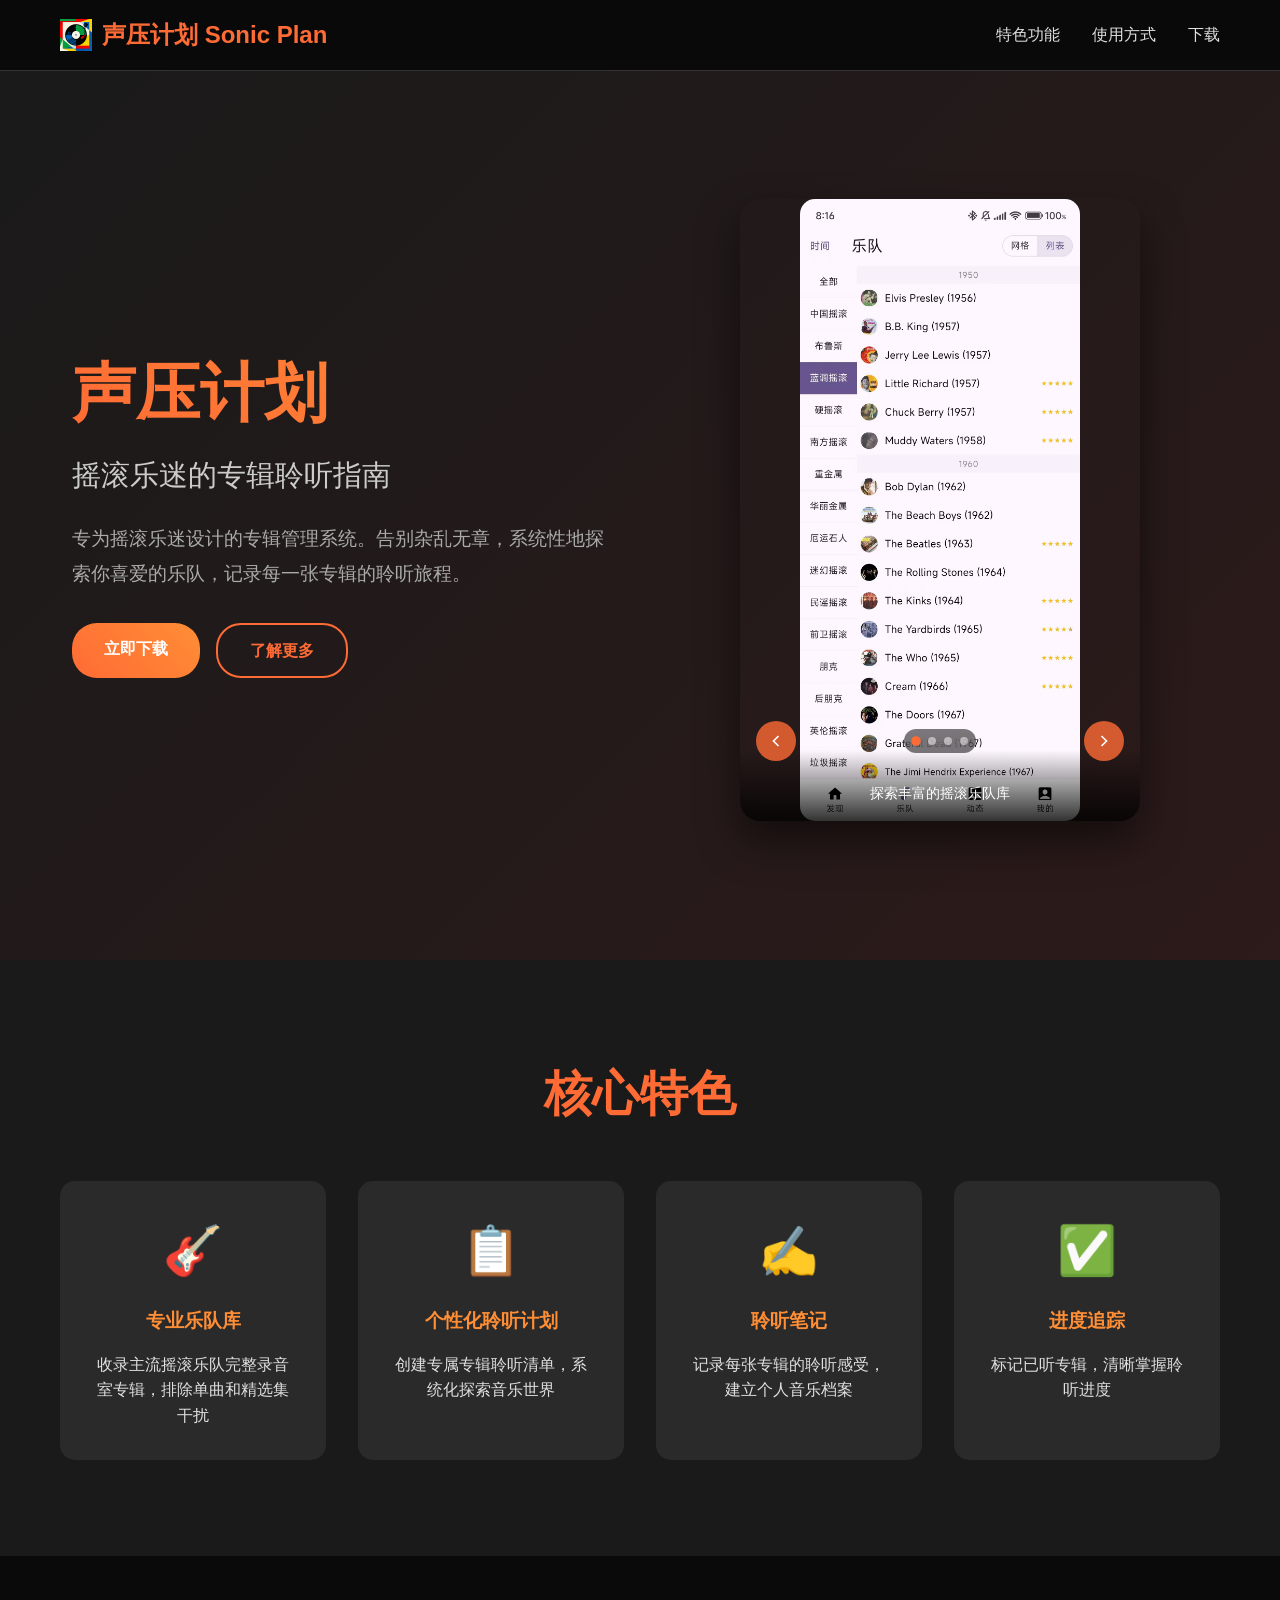
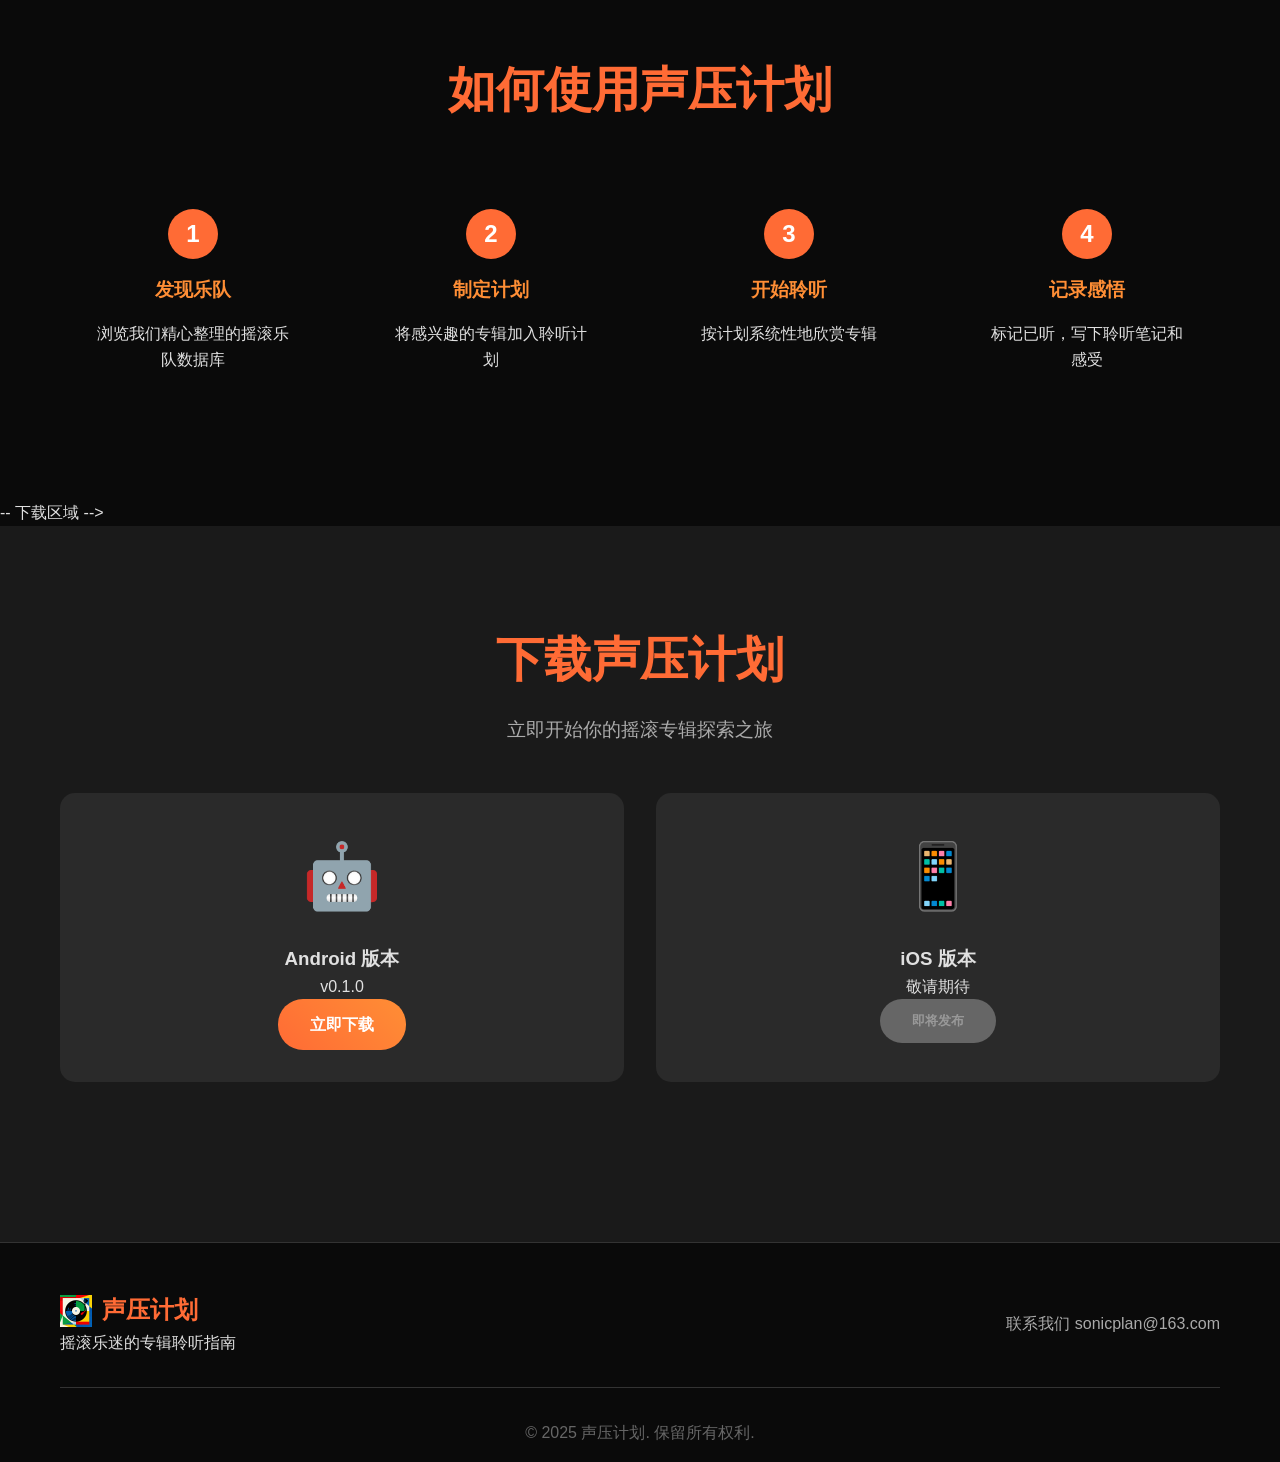
==== index.html @ 1d7c67be "<feat>: 完成官网" ====
<!DOCTYPE html>
<html lang="zh-CN">

<head>
  <meta charset="UTF-8">
  <meta name="viewport" content="width=device-width, initial-scale=1.0">
  <title>声压计划 - 摇滚专辑系统聆听计划</title>
  <link rel="stylesheet" href="style.css">
  <link rel="icon" href="assets/favicon.ico" type="image/x-icon">
</head>

<body>
  <!-- 导航栏 -->
  <nav class="navbar">
    <div class="nav-container">
      <div class="logo">
        <img src="assets/logo.png" alt="声压计划" class="logo-img">
        <span class="app-name">声压计划 Sonic Plan</span>
      </div>
      <ul class="nav-links">
        <li><a href="#features">特色功能</a></li>
        <li><a href="#how-it-works">使用方式</a></li>
        <li><a href="#download">下载</a></li>
      </ul>
    </div>
  </nav>

  <!-- 英雄区域 -->
  <section class="hero">
    <div class="hero-content">
      <div class="hero-text">
        <h1>声压计划</h1>
        <h2>摇滚乐迷的专辑聆听指南</h2>
        <p class="hero-description">
          专为摇滚乐迷设计的专辑管理系统。告别杂乱无章，系统性地探索你喜爱的乐队，记录每一张专辑的聆听旅程。
        </p>
        <div class="download-buttons">
          <a href="#download" class="btn btn-primary">立即下载</a>
          <a href="#features" class="btn btn-secondary">了解更多</a>
        </div>
      </div>

      <!-- 轮播区域 -->
      <div class="hero-image">
        <div class="hero-carousel">
          <div class="carousel-track">
            <!-- 截图1 -->
            <div class="carousel-slide active">
              <img src="assets/screenshot1.jpg" alt="声压计划应用界面 - 乐队浏览" class="app-screenshot">
              <div class="slide-caption">探索丰富的摇滚乐队库</div>
            </div>

            <!-- 截图2 -->
            <div class="carousel-slide">
              <img src="assets/screenshot2.jpg" alt="声压计划应用界面 - 聆听计划" class="app-screenshot">
              <div class="slide-caption">记录聆听感受和笔记</div>
            </div>

            <!-- 截图3 -->
            <div class="carousel-slide">
              <img src="assets/screenshot3.jpg" alt="声压计划应用界面 - 专辑显示" class="app-screenshot">
              <div class="slide-caption">查看完整专辑信息</div>
            </div>

            <!-- 截图4 -->
            <div class="carousel-slide">
              <img src="assets/screenshot4.jpg" alt="声压计划应用界面 - 专辑详情" class="app-screenshot">
              <div class="slide-caption">创建个性化聆听计划</div>
            </div>
          </div>

          <!-- 轮播导航 -->
          <div class="carousel-nav">
            <button class="carousel-prev" aria-label="上一张">
              <svg width="20" height="20" viewBox="0 0 24 24" fill="none" stroke="currentColor" stroke-width="2">
                <path d="M15 18l-6-6 6-6" />
              </svg>
            </button>

            <div class="carousel-indicators">
              <span class="indicator active" data-slide="0"></span>
              <span class="indicator" data-slide="1"></span>
              <span class="indicator" data-slide="2"></span>
              <span class="indicator" data-slide="3"></span>
            </div>

            <button class="carousel-next" aria-label="下一张">
              <svg width="20" height="20" viewBox="0 0 24 24" fill="none" stroke="currentColor" stroke-width="2">
                <path d="M9 18l6-6-6-6" />
              </svg>
            </button>
          </div>
        </div>
      </div>
    </div>
  </section>


  <!-- 特色功能 -->
  <section id="features" class="features">
    <div class="container">
      <h2>核心特色</h2>
      <div class="features-grid">
        <div class="feature-card">
          <div class="feature-icon">🎸</div>
          <h3>专业乐队库</h3>
          <p>收录主流摇滚乐队完整录音室专辑，排除单曲和精选集干扰</p>
        </div>
        <div class="feature-card">
          <div class="feature-icon">📋</div>
          <h3>个性化聆听计划</h3>
          <p>创建专属专辑聆听清单，系统化探索音乐世界</p>
        </div>
        <div class="feature-card">
          <div class="feature-icon">✍️</div>
          <h3>聆听笔记</h3>
          <p>记录每张专辑的聆听感受，建立个人音乐档案</p>
        </div>
        <div class="feature-card">
          <div class="feature-icon">✅</div>
          <h3>进度追踪</h3>
          <p>标记已听专辑，清晰掌握聆听进度</p>
        </div>
      </div>
    </div>
  </section>

  <!-- 使用方式 -->
  <section id="how-it-works" class="how-it-works">
    <div class="container">
      <h2>如何使用声压计划</h2>
      <div class="steps">
        <div class="step">
          <span class="step-number">1</span>
          <h3>发现乐队</h3>
          <p>浏览我们精心整理的摇滚乐队数据库</p>
        </div>
        <div class="step">
          <span class="step-number">2</span>
          <h3>制定计划</h3>
          <p>将感兴趣的专辑加入聆听计划</p>
        </div>
        <div class="step">
          <span class="step-number">3</span>
          <h3>开始聆听</h3>
          <p>按计划系统性地欣赏专辑</p>
        </div>
        <div class="step">
          <span class="step-number">4</span>
          <h3>记录感悟</h3>
          <p>标记已听，写下聆听笔记和感受</p>
        </div>
      </div>
    </div>
  </section>
  -- 下载区域 -->
  <section id="download" class="download">
    <div class="container">
      <h2>下载声压计划</h2>
      <p class="download-description">
        立即开始你的摇滚专辑探索之旅
      </p>
      <div class="download-options">
        <div class="download-card">
          <div class="platform-icon">🤖</div>
          <h3>Android 版本</h3>
          <p>v0.1.0</p>
          <a href="https://jxwbqqtxgduudipiycyp.supabase.co/storage/v1/object/public/release/android/sonicplan_0_1_0.apk"
            class="btn btn-primary" download="sonicplan_0_1_0.apk">
            立即下载
          </a>
        </div>
        <div class="download-card">
          <div class="platform-icon">📱</div>
          <h3>iOS 版本</h3>
          <p>敬请期待</p>
          <button class="btn btn-disabled" disabled>即将发布</button>
        </div>
      </div>

      <!-- 安装说明 -->
      <!-- <div class="installation-guide">
        <h3>Android 安装指南</h3>
        <div class="guide-steps">
          <div class="guide-step">
            <span class="step-number">1</span>
            <p>点击上方按钮下载 APK 文件</p>
          </div>
          <div class="guide-step">
            <span class="step-number">2</span>
            <p>在下载完成通知中点击安装，或到文件管理器中找到下载的 APK 文件</p>
          </div>
          <div class="guide-step">
            <span class="step-number">3</span>
            <p>如为首次安装，需授权"允许安装未知应用"权限</p>
          </div>
          <div class="guide-step">
            <span class="step-number">4</span>
            <p>等待安装完成，即可开始使用声压计划</p>
          </div>
        </div>
      </div> -->


  </section>

  <!-- 页脚 -->
  <footer class="footer">
    <div class="container">
      <div class="footer-content">
        <div class="footer-brand">
          <div class="logo">
            <img src="assets/logo.png" alt="声压计划" class="logo-img">
            <span class="app-name">声压计划</span>
          </div>
          <p>摇滚乐迷的专辑聆听指南</p>
        </div>
        <div class="footer-links">
          <a href="mailto:sonicplan@163.com">联系我们 sonicplan@163.com</a>
          <!-- <a href="#">隐私政策</a> -->
          <!-- <a href="#">用户协议</a> -->
        </div>
      </div>
      <div class="footer-bottom">
        <p>&copy; 2025 声压计划. 保留所有权利.</p>
      </div>
    </div>
  </footer>

  <script src="script.js"></script>
</body>

</html>
---- style.css ----
/* 基础样式 */
* {
    margin: 0;
    padding: 0;
    box-sizing: border-box;
}

body {
    font-family: 'Segoe UI', Tahoma, Geneva, Verdana, sans-serif;
    line-height: 1.6;
    color: #e0e0e0;
    background: #0a0a0a;
    overflow-x: hidden;
}

.container {
    max-width: 1200px;
    margin: 0 auto;
    padding: 0 20px;
}

/* 导航栏 */
.navbar {
    background: rgba(10, 10, 10, 0.95);
    backdrop-filter: blur(10px);
    position: fixed;
    width: 100%;
    top: 0;
    z-index: 1000;
    padding: 1rem 0;
    border-bottom: 1px solid #333;
}

.nav-container {
    max-width: 1200px;
    margin: 0 auto;
    padding: 0 20px;
    display: flex;
    justify-content: space-between;
    align-items: center;
}

.logo {
    display: flex;
    align-items: center;
    gap: 10px;
}

.logo-img {
    width: 32px;
    height: 32px;
}

.app-name {
    font-size: 1.5rem;
    font-weight: bold;
    color: #ff6b35;
}

.nav-links {
    display: flex;
    list-style: none;
    gap: 2rem;
}

.nav-links a {
    color: #e0e0e0;
    text-decoration: none;
    transition: color 0.3s;
}

.nav-links a:hover {
    color: #ff6b35;
}

/* 英雄区域 */
.hero {
    min-height: 100vh;
    display: flex;
    align-items: center;
    background: linear-gradient(135deg, #1a1a1a 0%, #2d1a1a 100%);
    margin-top: 60px;
}

.hero-content {
    max-width: 1200px;
    margin: 0 auto;
    padding: 2rem;
    display: grid;
    grid-template-columns: 1fr 1fr;
    gap: 4rem;
    align-items: center;
}

.hero h1 {
    font-size: 4rem;
    color: #ff6b35;
    margin-bottom: 0.5rem;
    background: linear-gradient(45deg, #ff6b35, #ff8e35);
    -webkit-background-clip: text;
    -webkit-text-fill-color: transparent;
}

.hero h2 {
    font-size: 1.8rem;
    color: #ccc;
    margin-bottom: 1.5rem;
    font-weight: 300;
}

.hero-description {
    font-size: 1.2rem;
    color: #aaa;
    margin-bottom: 2rem;
    line-height: 1.8;
}

.download-buttons {
    display: flex;
    gap: 1rem;
    flex-wrap: wrap;
}

.btn {
    padding: 0.8rem 2rem;
    border: none;
    border-radius: 25px;
    text-decoration: none;
    font-weight: 600;
    transition: all 0.3s;
    cursor: pointer;
    display: inline-block;
}

.btn-primary {
    background: linear-gradient(45deg, #ff6b35, #ff8e35);
    color: white;
}

.btn-primary:hover {
    transform: translateY(-2px);
    box-shadow: 0 5px 15px rgba(255, 107, 53, 0.4);
}

.btn-secondary {
    background: transparent;
    color: #ff6b35;
    border: 2px solid #ff6b35;
}

.btn-secondary:hover {
    background: rgba(255, 107, 53, 0.1);
}

.btn-disabled {
    background: #666;
    color: #999;
    cursor: not-allowed;
}

/* 英雄区域轮播 */
.hero-image {
    position: relative;
    display: flex;
    align-items: center;
    justify-content: center;
}

.hero-carousel {
    position: relative;
    width: 100%;
    max-width: 400px;
    border-radius: 20px;
    overflow: hidden;
    box-shadow: 0 20px 40px rgba(0, 0, 0, 0.5);
}

.carousel-track {
    position: relative;
    height: 100%;
}

.carousel-slide {
    display: none;
    animation: fadeIn 0.5s ease-in-out;
}

.carousel-slide.active {
    display: block;
}

@keyframes fadeIn {
    from {
        opacity: 0.7;
    }

    to {
        opacity: 1;
    }
}

.hero-carousel .app-screenshot {
    width: 70%;
    height: auto;
    border-radius: 15px;
    display: block;
    margin: 0 auto;
}

.slide-caption {
    position: absolute;
    bottom: 0;
    left: 0;
    right: 0;
    background: linear-gradient(transparent, rgba(0, 0, 0, 0.8));
    color: white;
    padding: 2rem 1rem 1rem;
    text-align: center;
    font-size: 0.9rem;
    border-bottom-left-radius: 15px;
    border-bottom-right-radius: 15px;
}

/* 英雄区域轮播导航 */
.hero-carousel .carousel-nav {
    position: absolute;
    bottom: 60px;
    left: 0;
    right: 0;
    display: flex;
    justify-content: space-between;
    align-items: center;
    padding: 0 1rem;
    z-index: 10;
}

.hero-carousel .carousel-prev,
.hero-carousel .carousel-next {
    background: rgba(255, 107, 53, 0.8);
    border: none;
    color: white;
    width: 40px;
    height: 40px;
    border-radius: 50%;
    cursor: pointer;
    display: flex;
    align-items: center;
    justify-content: center;
    transition: all 0.3s;
    backdrop-filter: blur(10px);
}

.hero-carousel .carousel-prev:hover,
.hero-carousel .carousel-next:hover {
    background: rgba(255, 107, 53, 1);
    transform: scale(1.1);
}

.hero-carousel .carousel-indicators {
    display: flex;
    gap: 0.5rem;
    background: rgba(0, 0, 0, 0.5);
    padding: 0.5rem;
    border-radius: 20px;
    backdrop-filter: blur(10px);
}

.hero-carousel .indicator {
    width: 8px;
    height: 8px;
    border-radius: 50%;
    background: rgba(255, 255, 255, 0.5);
    cursor: pointer;
    transition: all 0.3s;
}

.hero-carousel .indicator.active {
    background: #ff6b35;
    transform: scale(1.2);
}

.hero-carousel .indicator:hover {
    background: #ff8e35;
}

/* 特色功能 */
.features {
    padding: 6rem 0;
    background: #1a1a1a;
}

.features h2 {
    text-align: center;
    font-size: 3rem;
    margin-bottom: 3rem;
    color: #ff6b35;
}

.features-grid {
    display: grid;
    grid-template-columns: repeat(auto-fit, minmax(250px, 1fr));
    gap: 2rem;
}

.feature-card {
    background: #2a2a2a;
    padding: 2rem;
    border-radius: 15px;
    text-align: center;
    transition: transform 0.3s;
}

.feature-card:hover {
    transform: translateY(-5px);
}

.feature-icon {
    font-size: 3rem;
    margin-bottom: 1rem;
}

.feature-card h3 {
    color: #ff8e35;
    margin-bottom: 1rem;
}

/* 使用方式 */
.how-it-works {
    padding: 6rem 0;
    background: #0a0a0a;
}

.how-it-works h2 {
    text-align: center;
    font-size: 3rem;
    margin-bottom: 3rem;
    color: #ff6b35;
}

.steps {
    display: grid;
    grid-template-columns: repeat(auto-fit, minmax(200px, 1fr));
    gap: 2rem;
}

.step {
    text-align: center;
    padding: 2rem;
}

.step-number {
    display: inline-block;
    width: 50px;
    height: 50px;
    background: #ff6b35;
    color: white;
    border-radius: 50%;
    font-size: 1.5rem;
    font-weight: bold;
    line-height: 50px;
    margin-bottom: 1rem;
}

.step h3 {
    color: #ff8e35;
    margin-bottom: 1rem;
}

/* 下载区域 */
.download {
    padding: 6rem 0;
    background: #1a1a1a;
    text-align: center;
}

.download h2 {
    font-size: 3rem;
    margin-bottom: 1rem;
    color: #ff6b35;
}

.download-description {
    font-size: 1.2rem;
    color: #aaa;
    margin-bottom: 3rem;
}

.download-options {
    display: grid;
    grid-template-columns: repeat(auto-fit, minmax(250px, 1fr));
    gap: 2rem;
    margin-bottom: 4rem;
}

.download-card {
    background: #2a2a2a;
    padding: 2rem;
    border-radius: 15px;
    text-align: center;
    position: relative;
    transition: transform 0.3s, box-shadow 0.3s;
}

.download-card:hover {
    transform: translateY(-5px);
    box-shadow: 0 10px 30px rgba(0, 0, 0, 0.3);
}


.platform-icon {
    font-size: 4rem;
    margin-bottom: 1rem;
}

.newsletter {
    background: #2a2a2a;
    padding: 3rem;
    border-radius: 15px;
    max-width: 500px;
    margin: 0 auto;
}

.subscribe-form {
    display: flex;
    gap: 1rem;
    margin: 2rem 0;
}

.subscribe-form input {
    flex: 1;
    padding: 1rem;
    border: none;
    border-radius: 25px;
    background: #1a1a1a;
    color: white;
}

.subscribe-form input:focus {
    outline: none;
    box-shadow: 0 0 0 2px rgba(255, 107, 53, 0.5);
}

.privacy-note {
    font-size: 0.9rem;
    color: #666;
}

/* 页脚 */
.footer {
    background: #0a0a0a;
    padding: 3rem 0 1rem;
    border-top: 1px solid #333;
}

.footer-content {
    display: flex;
    justify-content: space-between;
    align-items: center;
    margin-bottom: 2rem;
}

.footer-links {
    display: flex;
    gap: 2rem;
}

.footer-links a {
    color: #aaa;
    text-decoration: none;
    transition: color 0.3s;
}

.footer-links a:hover {
    color: #ff6b35;
}

.footer-bottom {
    text-align: center;
    padding-top: 2rem;
    border-top: 1px solid #333;
    color: #666;
}

/* 响应式设计 */
@media (max-width: 768px) {
    .hero-content {
        grid-template-columns: 1fr;
        text-align: center;
        gap: 2rem;
    }

    .hero h1 {
        font-size: 2.5rem;
    }

    .hero h2 {
        font-size: 1.4rem;
    }

    .hero-description {
        font-size: 1rem;
    }

    .nav-links {
        display: none;
    }

    .hero-carousel {
        max-width: 300px;
    }

    .hero-carousel .carousel-nav {
        bottom: 50px;
        padding: 0 0.5rem;
    }

    .hero-carousel .carousel-prev,
    .hero-carousel .carousel-next {
        width: 35px;
        height: 35px;
    }

    .slide-caption {
        font-size: 0.8rem;
        padding: 1.5rem 0.5rem 0.5rem;
    }

    .features h2,
    .how-it-works h2,
    .download h2 {
        font-size: 2.5rem;
    }

    .features-grid {
        grid-template-columns: 1fr;
    }

    .steps {
        grid-template-columns: 1fr;
    }

    .download-options {
        grid-template-columns: 1fr;
    }

    .subscribe-form {
        flex-direction: column;
    }

    .footer-content {
        flex-direction: column;
        gap: 2rem;
        text-align: center;
    }

    .footer-links {
        flex-direction: column;
        gap: 1rem;
    }
}

@media (max-width: 480px) {
    .hero-content {
        padding: 1rem;
    }

    .hero h1 {
        font-size: 2rem;
    }

    .hero h2 {
        font-size: 1.2rem;
    }

    .download-buttons {
        flex-direction: column;
        align-items: center;
    }

    .btn {
        width: 100%;
        max-width: 200px;
        text-align: center;
    }

    .feature-card,
    .download-card {
        padding: 1.5rem;
    }

    .newsletter {
        padding: 2rem 1rem;
    }
}

/* 移动端导航菜单（可选） */
.mobile-menu-btn {
    display: none;
    background: none;
    border: none;
    color: #e0e0e0;
    font-size: 1.5rem;
    cursor: pointer;
}

@media (max-width: 768px) {
    .mobile-menu-btn {
        display: block;
    }

    .nav-links {
        position: fixed;
        top: 100%;
        left: 0;
        width: 100%;
        background: rgba(10, 10, 10, 0.98);
        flex-direction: column;
        padding: 2rem;
        gap: 1rem;
        transition: transform 0.3s ease;
        transform: translateY(-100%);
    }

    .nav-links.active {
        transform: translateY(0);
    }
}

/* 加载动画 */
@keyframes fadeInUp {
    from {
        opacity: 0;
        transform: translateY(30px);
    }

    to {
        opacity: 1;
        transform: translateY(0);
    }
}

.fade-in {
    animation: fadeInUp 0.6s ease-out;
}

/* 滚动条样式 */
::-webkit-scrollbar {
    width: 8px;
}

::-webkit-scrollbar-track {
    background: #1a1a1a;
}

::-webkit-scrollbar-thumb {
    background: #ff6b35;
    border-radius: 4px;
}

::-webkit-scrollbar-thumb:hover {
    background: #ff8e35;
}

/* 选择文本样式 */
::selection {
    background: rgba(255, 107, 53, 0.3);
    color: white;
}

/* 焦点样式 */
button:focus,
a:focus {
    outline: 2px solid #ff6b35;
    outline-offset: 2px;
}

input:focus {
    outline: 2px solid #ff6b35;
}
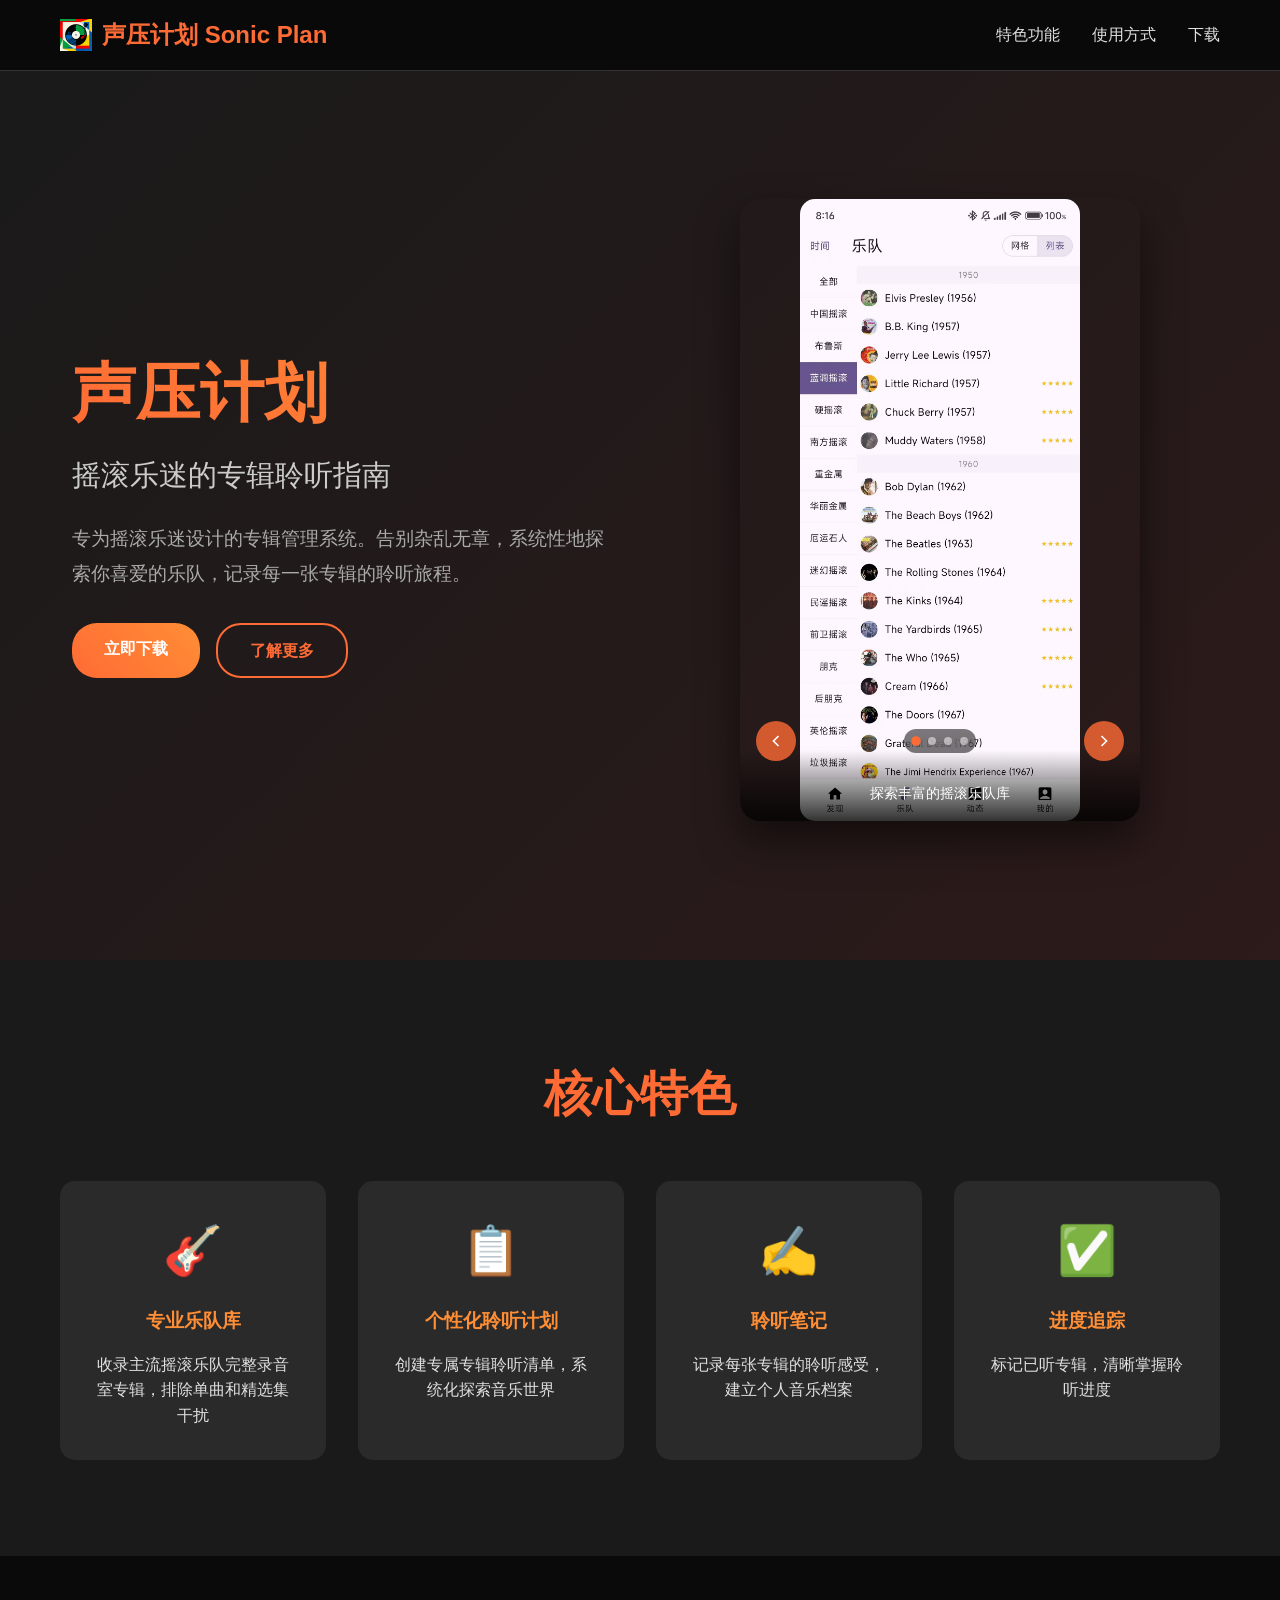
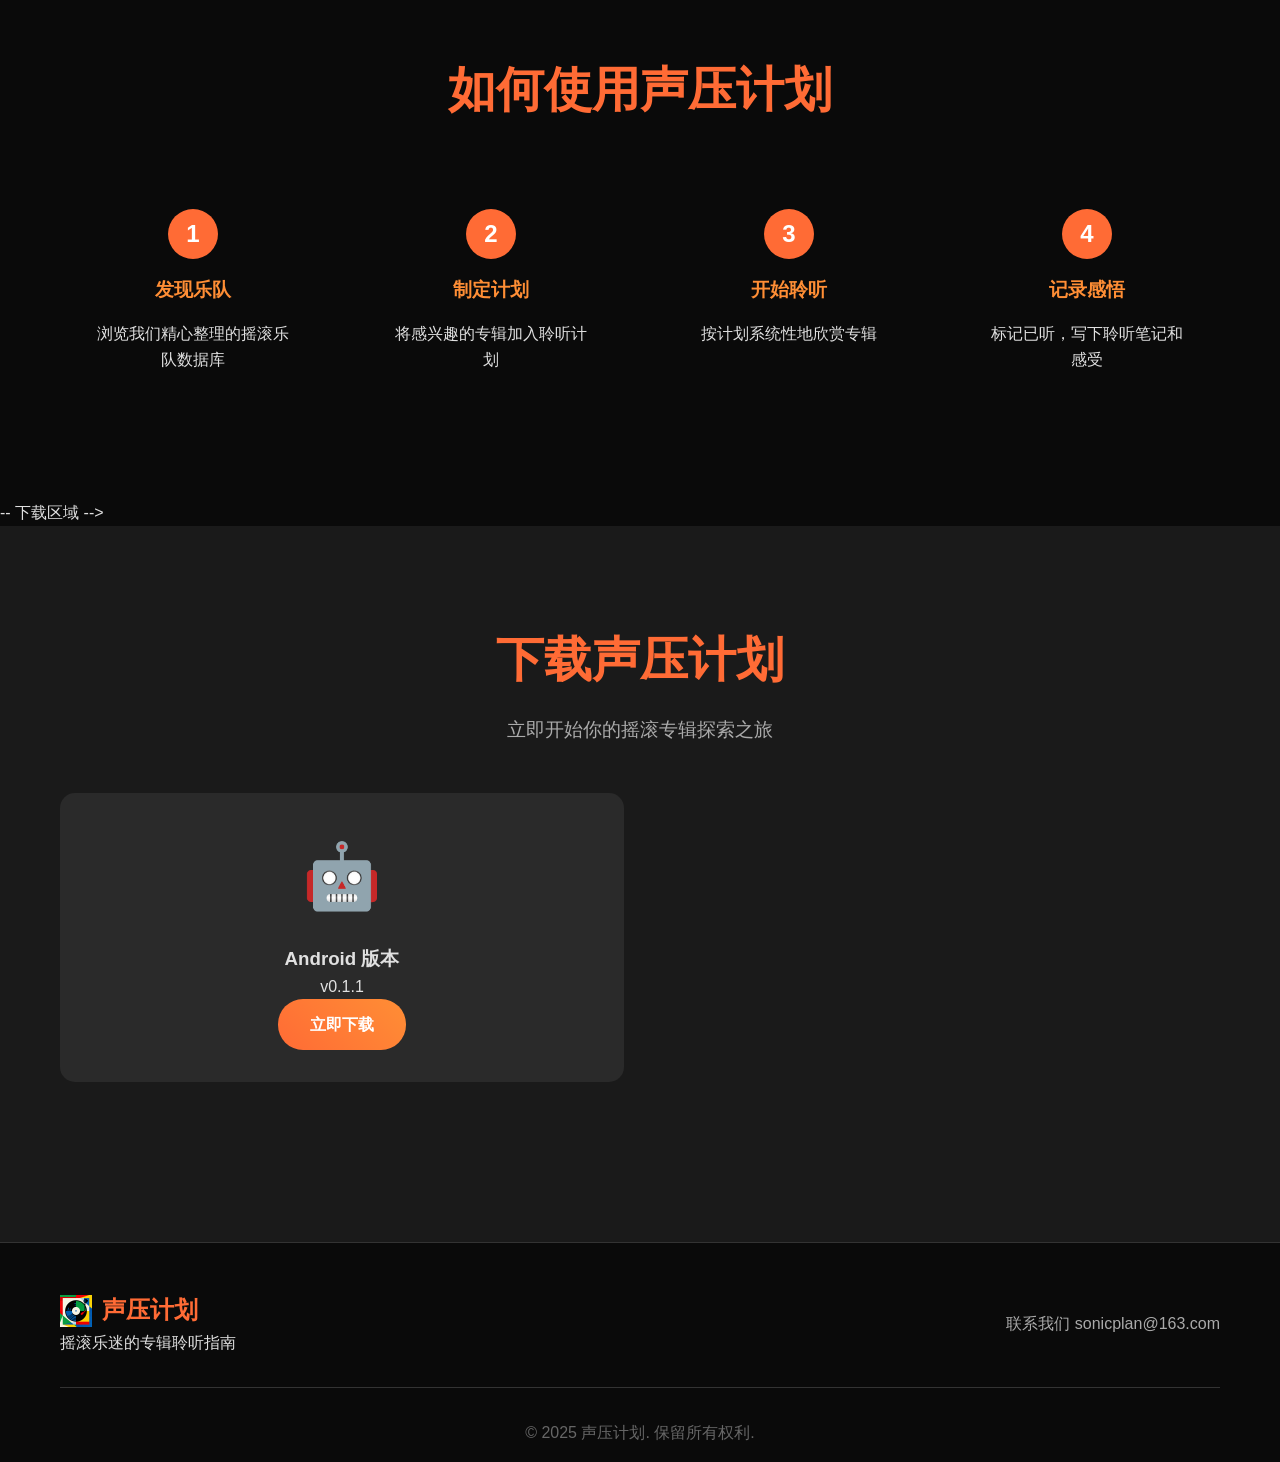
==== commit c4476567: "<feat>: 更新 0.1.1" ====
--- a/index.html
+++ b/index.html
@@ -4,7 +4,7 @@
 <head>
   <meta charset="UTF-8">
   <meta name="viewport" content="width=device-width, initial-scale=1.0">
-  <title>声压计划 - 摇滚专辑系统聆听计划</title>
+  <title>声压计划 - 摇滚乐迷的专辑聆听指南</title>
   <link rel="stylesheet" href="style.css">
   <link rel="icon" href="assets/favicon.ico" type="image/x-icon">
 </head>
@@ -164,9 +164,9 @@
         <div class="download-card">
           <div class="platform-icon">🤖</div>
           <h3>Android 版本</h3>
-          <p>v0.1.0</p>
-          <a href="https://jxwbqqtxgduudipiycyp.supabase.co/storage/v1/object/public/release/android/sonicplan_0_1_0.apk"
-            class="btn btn-primary" download="sonicplan_0_1_0.apk">
+          <p>v0.1.1</p>
+          <a href="https://jxwbqqtxgduudipiycyp.supabase.co/storage/v1/object/public/release/android/sonicplan_0_1_1.apk"
+            class="btn btn-primary" download="sonicplan_0_1_1.apk">
             立即下载
           </a>
         </div>
